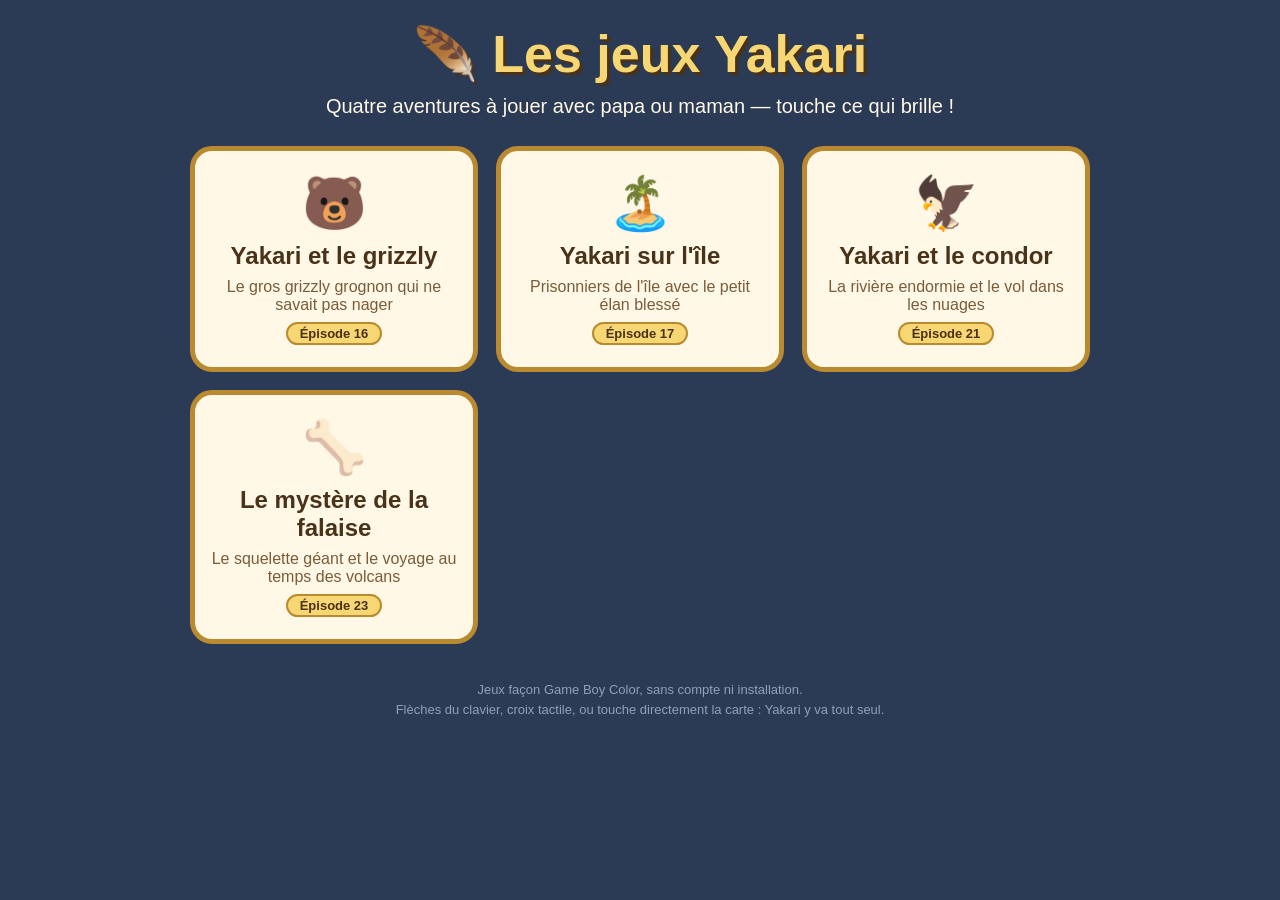
==== index.html @ f2132304 "refactor: extraction du moteur commun yakari-engine - yakari-engine/ : engine.js (rendu, BFS, audio," ====
<!DOCTYPE html>
<html lang="fr">
<head>
<meta charset="UTF-8">
<meta name="viewport" content="width=device-width, initial-scale=1">
<title>Les jeux Yakari</title>
<link rel="icon" href="data:image/svg+xml,<svg xmlns='http://www.w3.org/2000/svg' viewBox='0 0 100 100'><text y='80' font-size='80'>🪶</text></svg>">
<style>
* { margin: 0; padding: 0; box-sizing: border-box; }
html, body {
  min-height: 100%;
  background: #2b3a55;
  font-family: "Comic Sans MS", "Chalkboard SE", "Marker Felt", sans-serif;
  -webkit-tap-highlight-color: transparent;
}
body {
  display: flex;
  flex-direction: column;
  align-items: center;
  padding: 24px 16px 40px;
  gap: 10px;
}
h1 {
  color: #f7d774;
  font-size: clamp(30px, 6vw, 52px);
  text-shadow: 3px 3px 0 #4a3218;
  text-align: center;
}
p.tagline {
  color: #fff8e7;
  font-size: clamp(15px, 2.5vw, 20px);
  text-align: center;
  margin-bottom: 18px;
}
.games {
  display: grid;
  grid-template-columns: repeat(auto-fit, minmax(240px, 1fr));
  gap: 18px;
  width: 100%;
  max-width: 900px;
}
a.card {
  display: flex;
  flex-direction: column;
  align-items: center;
  gap: 8px;
  background: #fff8e7;
  border: 5px solid #b98a2f;
  border-radius: 22px;
  padding: 22px 16px;
  text-decoration: none;
  text-align: center;
  transition: transform 0.15s;
}
a.card:hover, a.card:active { transform: scale(1.04) rotate(-1deg); }
.card .emoji { font-size: 52px; }
.card .name {
  color: #4a3218;
  font-size: clamp(18px, 3vw, 24px);
  font-weight: bold;
}
.card .desc { color: #7a5c38; font-size: clamp(13px, 2vw, 16px); }
.card .ep {
  background: #f7d774;
  border: 2px solid #b98a2f;
  border-radius: 20px;
  padding: 2px 12px;
  color: #4a3218;
  font-size: 13px;
  font-weight: bold;
}
footer { color: #8fa0bd; font-size: 13px; margin-top: 26px; text-align: center; line-height: 1.5; }
</style>
</head>
<body>
<h1>🪶 Les jeux Yakari</h1>
<p class="tagline">Quatre aventures à jouer avec papa ou maman — touche ce qui brille !</p>
<div class="games">
  <a class="card" href="yakari-ep16-yakari-et-le-grizzly/">
    <span class="emoji">🐻</span>
    <span class="name">Yakari et le grizzly</span>
    <span class="desc">Le gros grizzly grognon qui ne savait pas nager</span>
    <span class="ep">Épisode 16</span>
  </a>
  <a class="card" href="yakari-ep17-les-prisonniers-de-l-ile/">
    <span class="emoji">🏝️</span>
    <span class="name">Yakari sur l'île</span>
    <span class="desc">Prisonniers de l'île avec le petit élan blessé</span>
    <span class="ep">Épisode 17</span>
  </a>
  <a class="card" href="yakari-ep21-yakari-et-le-condor/">
    <span class="emoji">🦅</span>
    <span class="name">Yakari et le condor</span>
    <span class="desc">La rivière endormie et le vol dans les nuages</span>
    <span class="ep">Épisode 21</span>
  </a>
  <a class="card" href="yakari-ep23-le-mystere-de-la-falaise/">
    <span class="emoji">🦴</span>
    <span class="name">Le mystère de la falaise</span>
    <span class="desc">Le squelette géant et le voyage au temps des volcans</span>
    <span class="ep">Épisode 23</span>
  </a>
</div>
<footer>
  Jeux façon Game Boy Color, sans compte ni installation.<br>
  Flèches du clavier, croix tactile, ou touche directement la carte : Yakari y va tout seul.
</footer>
</body>
</html>
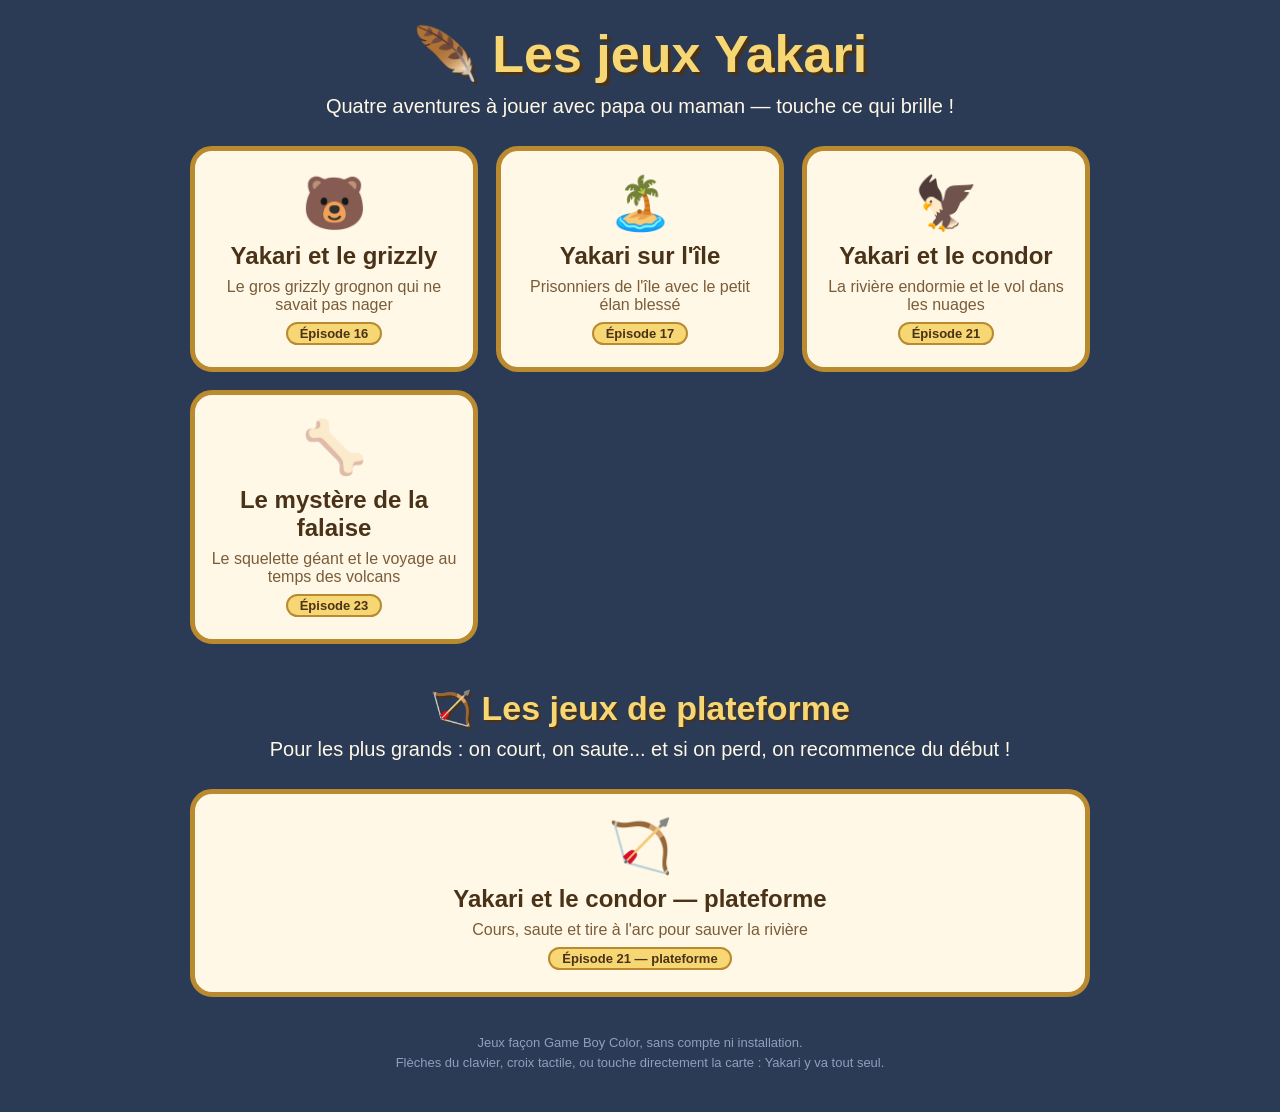
==== commit 7a52e248: "feat: jeu de plateforme « Yakari et le condor » (6 niveaux, arc et flèches) Variante plateforme faço" ====
--- a/index.html
+++ b/index.html
@@ -69,6 +69,13 @@
   font-size: 13px;
   font-weight: bold;
 }
+h2.sectionTitle {
+  color: #f7d774;
+  font-size: clamp(22px, 4.5vw, 34px);
+  text-shadow: 2px 2px 0 #4a3218;
+  text-align: center;
+  margin-top: 34px;
+}
 footer { color: #8fa0bd; font-size: 13px; margin-top: 26px; text-align: center; line-height: 1.5; }
 </style>
 </head>
@@ -101,6 +108,16 @@
     <span class="ep">Épisode 23</span>
   </a>
 </div>
+<h2 class="sectionTitle">🏹 Les jeux de plateforme</h2>
+<p class="tagline">Pour les plus grands : on court, on saute... et si on perd, on recommence du début !</p>
+<div class="games">
+  <a class="card" href="yakari-ep21-condor-plateforme/">
+    <span class="emoji">🏹</span>
+    <span class="name">Yakari et le condor — plateforme</span>
+    <span class="desc">Cours, saute et tire à l'arc pour sauver la rivière</span>
+    <span class="ep">Épisode 21 — plateforme</span>
+  </a>
+</div>
 <footer>
   Jeux façon Game Boy Color, sans compte ni installation.<br>
   Flèches du clavier, croix tactile, ou touche directement la carte : Yakari y va tout seul.
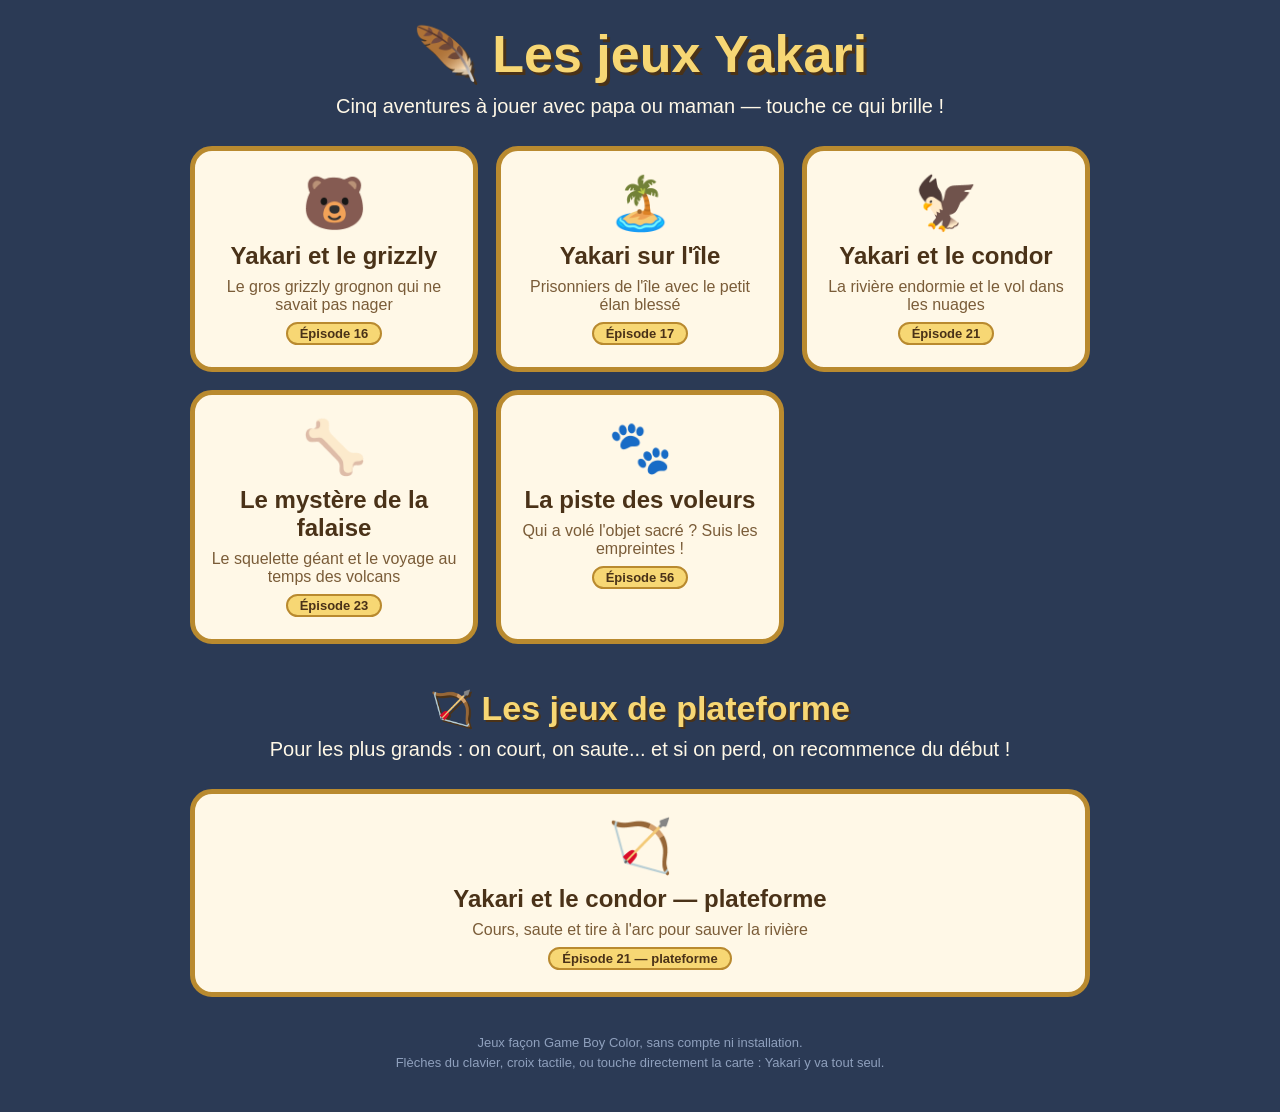
==== commit 4438878f: "feat: jeu « La piste des voleurs » (épisode 56) Nouveau jeu de plateau sur le moteur yakari-engine :" ====
--- a/index.html
+++ b/index.html
@@ -81,7 +81,7 @@
 </head>
 <body>
 <h1>🪶 Les jeux Yakari</h1>
-<p class="tagline">Quatre aventures à jouer avec papa ou maman — touche ce qui brille !</p>
+<p class="tagline">Cinq aventures à jouer avec papa ou maman — touche ce qui brille !</p>
 <div class="games">
   <a class="card" href="yakari-ep16-yakari-et-le-grizzly/">
     <span class="emoji">🐻</span>
@@ -107,6 +107,12 @@
     <span class="desc">Le squelette géant et le voyage au temps des volcans</span>
     <span class="ep">Épisode 23</span>
   </a>
+  <a class="card" href="yakari-ep56-la-piste-des-voleurs/">
+    <span class="emoji">🐾</span>
+    <span class="name">La piste des voleurs</span>
+    <span class="desc">Qui a volé l'objet sacré ? Suis les empreintes !</span>
+    <span class="ep">Épisode 56</span>
+  </a>
 </div>
 <h2 class="sectionTitle">🏹 Les jeux de plateforme</h2>
 <p class="tagline">Pour les plus grands : on court, on saute... et si on perd, on recommence du début !</p>
